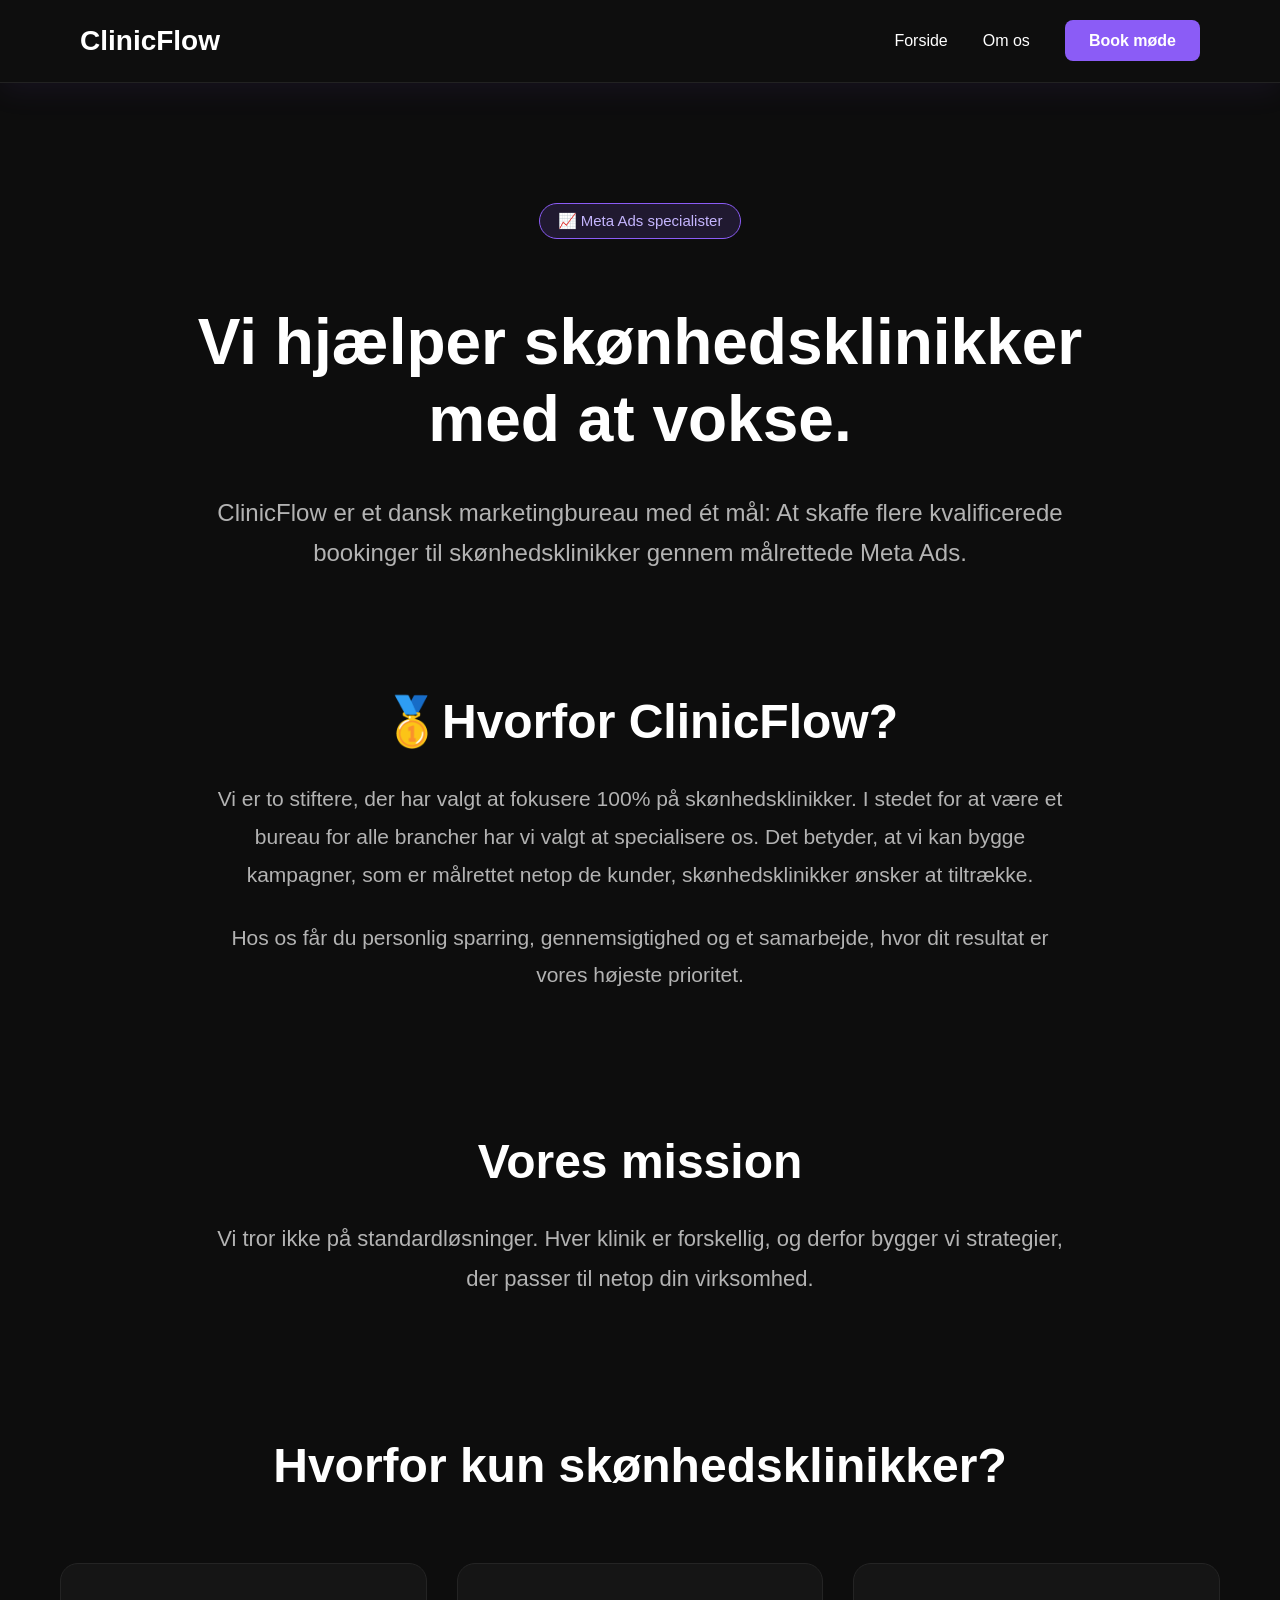
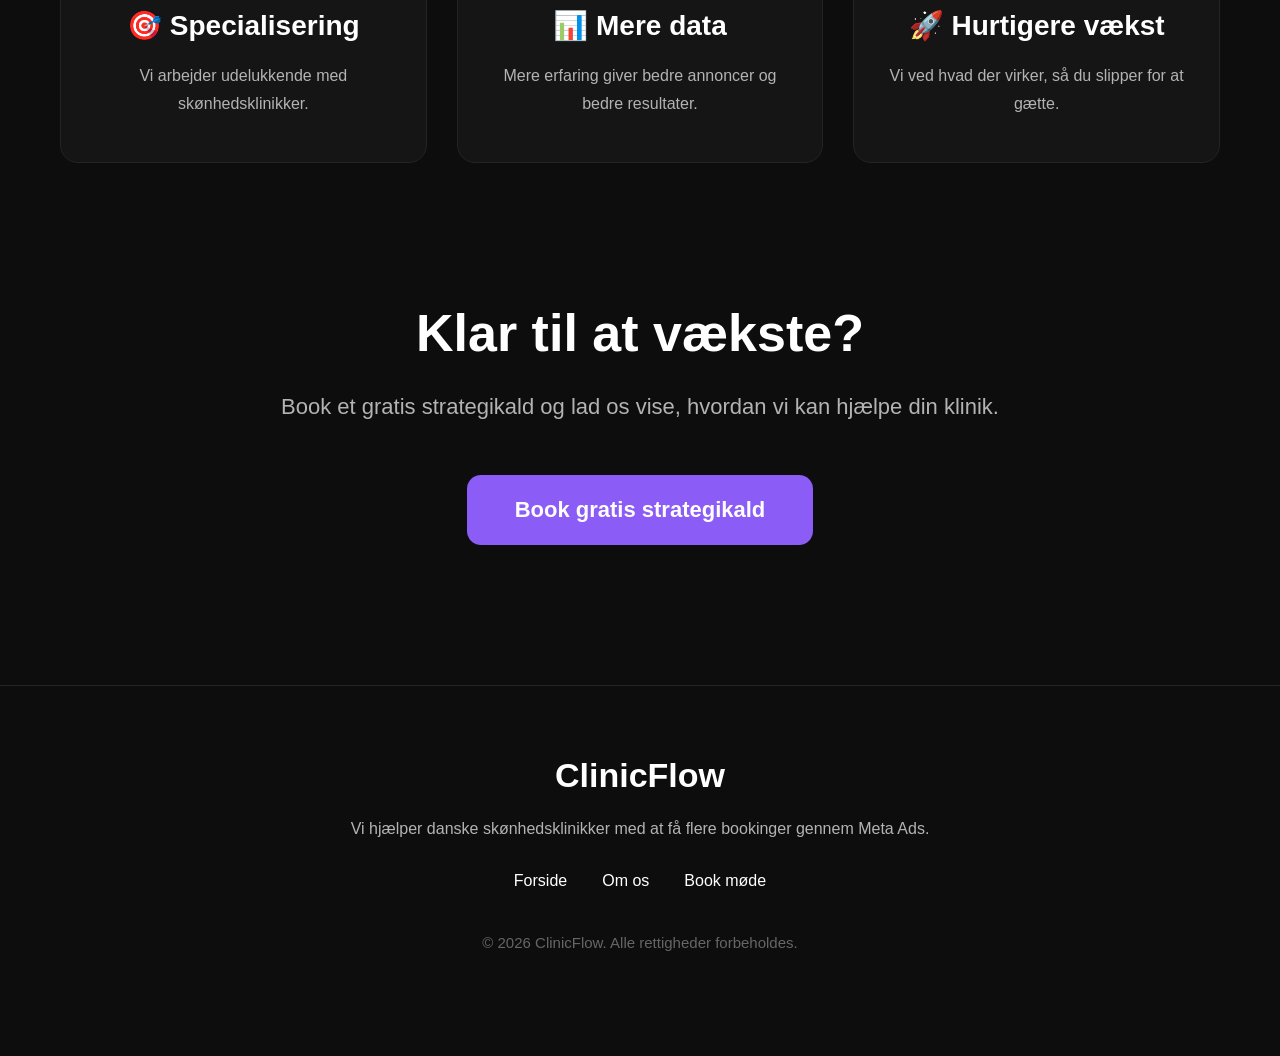
==== about.html @ 16486a9a "Tilføj hjemmeside" ====
<!DOCTYPE html>
<html lang="da">
<head>
    <meta charset="UTF-8">
    <meta name="viewport" content="width=device-width, initial-scale=1.0">
    <title>Om os | ClinicFlow</title>

    <link rel="stylesheet" href="css/style.css">
</head>

<body>

<header>

    <nav class="navbar">

        <a href="index.html" class="logo">ClinicFlow</a>

        <ul class="nav-links">
            <li><a href="index.html">Forside</a></li>
            <li><a href="about.html">Om os</a></li>
            <li><a href="book.html" class="cta-btn">Book møde</a></li>
        </ul>

    </nav>

</header>


<section class="about-hero">

    <p class="hero-tag">
        📈 Meta Ads specialister
    </p>

    <h1>Vi hjælper skønhedsklinikker med at vokse.</h1>

    <p class="about-text">
        ClinicFlow er et dansk marketingbureau med ét mål:
        At skaffe flere kvalificerede bookinger til skønhedsklinikker
        gennem målrettede Meta Ads.
    </p>

</section>
<section class="founders">

    <h2>🥇Hvorfor ClinicFlow?</h2>

    <p>
        Vi er to stiftere, der har valgt at fokusere 100% på skønhedsklinikker.
        I stedet for at være et bureau for alle brancher har vi valgt at specialisere os. Det betyder, at vi kan bygge kampagner, som er målrettet netop de kunder, skønhedsklinikker ønsker at tiltrække.
    </p>

    <p>
        Hos os får du personlig sparring, gennemsigtighed og et samarbejde, hvor dit resultat er vores højeste prioritet.
    </p>

</section>


<section class="mission">

    <h2>Vores mission</h2>

    <p>
        Vi tror ikke på standardløsninger.
        Hver klinik er forskellig, og derfor bygger vi strategier,
        der passer til netop din virksomhed.
    </p>

</section>



<section class="values">

    <h2>Hvorfor kun skønhedsklinikker?</h2>

    <div class="value-grid">

        <div class="value-card">
            <h3>🎯 Specialisering</h3>
            <p>
                Vi arbejder udelukkende med skønhedsklinikker.
            </p>
        </div>

        <div class="value-card">
            <h3>📊 Mere data</h3>
            <p>
                Mere erfaring giver bedre annoncer og bedre resultater.
            </p>
        </div>

        <div class="value-card">
            <h3>🚀 Hurtigere vækst</h3>
            <p>
                Vi ved hvad der virker, så du slipper for at gætte.
            </p>
        </div>

    </div>

</section>



<section class="cta-section">

    <h2>Klar til at vækste?</h2>

    <p>
        Book et gratis strategikald og lad os vise,
        hvordan vi kan hjælpe din klinik.
    </p>

    <a href="book.html" class="cta-large">
        Book gratis strategikald
    </a>

</section>



<footer>

    <h3>ClinicFlow</h3>

    <p>
        Vi hjælper danske skønhedsklinikker med at få flere bookinger gennem Meta Ads.
    </p>

    <div class="footer-links">
        <a href="index.html">Forside</a>
        <a href="about.html">Om os</a>
        <a href="book.html">Book møde</a>
    </div>

    <p class="copyright">
        © 2026 ClinicFlow. Alle rettigheder forbeholdes.
    </p>

</footer>

<script src="js/script.js"></script>

</body>
</html>
---- css/style.css ----
* {
    margin: 0;
    padding: 0;
    box-sizing: border-box;
}

body {
    font-family: Arial, Helvetica, sans-serif;
    background-color: #0d0d0d;
    color: white;
}

header {
    position: sticky;
    top: 0;
    z-index: 1000;
    transition: all 0.3s ease;

    background: rgba(15, 15, 15, 0.9);
    backdrop-filter: blur(12px);
    border-bottom: 1px solid #222;
    box-shadow: 0 8px 30px rgba(139, 92, 246, 0.08);
}

.navbar {
    max-width: 1200px;
    margin: 0 auto;
    padding: 25px 40px;

    display: flex;
    justify-content: space-between;
    align-items: center;
}

.logo {
    color: white;
    text-decoration: none;
    font-size: 28px;
    font-weight: bold;
}

.nav-links {
    display: flex;
    list-style: none;
    gap: 35px;
    align-items: center;
}

.nav-links a {
    color: white;
    text-decoration: none;
    transition: 0.3s;
}

.nav-links a:hover {
    color: #8b5cf6;
}

.cta-btn {
    background: #8b5cf6;
    padding: 12px 24px;
    border-radius: 8px;
    font-weight: bold;
}

.cta-btn:hover {
    background: #7c3aed;
    color: white !important;
}

/* HERO */

.hero {
    min-height: 75vh;
    display: flex;
    justify-content: center;
    align-items: center;
    text-align: center;
    padding: 0 20px;
}

.hero-content {
    max-width: 900px;
}

.hero-tag {
    display: inline-block;
    background: rgba(139,92,246,0.15);
    border: 1px solid #8b5cf6;
    color: #c4b5fd;
    padding: 8px 18px;
    border-radius: 30px;
    margin-bottom: 30px;
    font-size: 15px;
}

.hero h1 {
    font-size: 64px;
    line-height: 1.05;
    margin-bottom: 25px;
}

.hero-text {
    font-size: 24px;
    color: #b3b3b3;
    line-height: 1.7;
    margin-bottom: 40px;
}

.hero-button {
    display: inline-block;
    background: linear-gradient(135deg, #8b5cf6, #6d28d9);
    color: white;
    text-decoration: none;
    padding: 18px 42px;
    border-radius: 12px;
    font-size: 18px;
    font-weight: bold;
    transition: all 0.3s ease;
    box-shadow: 0 10px 30px rgba(139,92,246,0.35);
}

.hero-button:hover {
    transform: translateY(-3px);
    box-shadow: 0 15px 40px rgba(139,92,246,0.5);
}

.hero-button:hover {
    background: #7c3aed;
}

/* STATS */

.stats {
    max-width: 1000px;
    margin: 100px auto;
    display: flex;
    justify-content: space-between;
    gap: 30px;
    padding: 0 20px;
}

.stat-box {
    flex: 1;
    background: #151515;
    border: 1px solid #242424;
    border-radius: 16px;
    padding: 40px 20px;
    text-align: center;
    transition: 0.3s;
}

.stat-box:hover {
    transform: translateY(-8px);
    border-color: #8b5cf6;
}

.stat-box h2 {
    font-size: 48px;
    color: #8b5cf6;
    margin-bottom: 12px;
}

.stat-box p {
    color: #b3b3b3;
    font-size: 18px;
}

/* SERVICES */

.services{
    max-width:1200px;
    margin:140px auto;
    padding:0 20px;
    text-align:center;
}

.services h2{
    font-size:56px;
    margin-bottom:20px;
}

.services-subtitle{
    color:#b3b3b3;
    font-size:22px;
    max-width:700px;
    margin:0 auto 70px;
    line-height:1.6;
}

.service-grid{
    display:grid;
    grid-template-columns:repeat(3,1fr);
    gap:30px;
}

.service-card{
    background:#151515;
    border:1px solid #242424;
    border-radius:18px;
    padding:40px 30px;
    transition: transform 0.3s ease,
            border-color 0.3s ease,
            box-shadow 0.3s ease;
            overflow: hidden;
}

.service-card:hover{
    transform:translateY(-8px);
    border-color:#8b5cf6;
    box-shadow: 0 20px 40px rgba(139, 92, 246, 0.15);
}

.service-card h3{
    font-size:28px;
    margin-bottom:20px;
    letter-spacing: -0.5px;
}

.service-card p{
    color:#b3b3b3;
    line-height:1.7;
}

/* PROCESS */

.process{
    max-width:1200px;
    margin:160px auto;
    padding:0 20px;
    text-align:center;
}

.process h2{
    font-size:48px;
    margin-bottom:20px;
}

.process-subtitle{
    color:#b3b3b3;
    font-size:22px;
    max-width:700px;
    margin:0 auto 70px;
    line-height:1.6;
}

.process-grid{
    display:grid;
    grid-template-columns:repeat(3,1fr);
    gap:30px;
}

.process-card{
    background:#151515;
    border:1px solid #242424;
    border-radius:18px;
    padding:45px 35px;
    transition: transform 0.3s ease,
            border-color 0.3s ease,
            box-shadow 0.3s ease;
}

.process-card:hover{
    transform:translateY(-8px);
    border-color:#8b5cf6;
    box-shadow: 0 20px 40px rgba(139, 92, 246, 0.15);
}

.number{
    width:60px;
    height:60px;
    margin:0 auto 30px;

    border-radius:50%;
    background:#8b5cf6;

    display:flex;
    justify-content:center;
    align-items:center;

    font-size:22px;
    font-weight:bold;
}

.process-card h3{
    font-size:28px;
    margin-bottom:18px;
}

.process-card p{
    color:#b3b3b3;
    line-height:1.7;
}

/* WHY */

.why{
    max-width:1200px;
    margin:170px auto;
    padding:0 20px;
    text-align:center;
}

.why h2{
    font-size:48px;
    margin-bottom:20px;
}

.why-subtitle{
    max-width:700px;
    margin:0 auto 70px;
    color:#b3b3b3;
    font-size:22px;
    line-height:1.6;
}

.why-grid{
    display:grid;
    grid-template-columns:repeat(2,1fr);
    gap:30px;
}

.why-card{
    background:#151515;
    border:1px solid #242424;
    border-radius:18px;
    padding:45px;
    text-align:left;
    transition: transform 0.3s ease,
            border-color 0.3s ease,
            box-shadow 0.3s ease;
}

.why-card:hover{
    transform:translateY(-8px);
    border-color:#8b5cf6;
    box-shadow: 0 20px 40px rgba(139, 92, 246, 0.15);
}

.why-card h3{
    font-size:28px;
    margin-bottom:20px;
}

.why-card p{
    color:#b3b3b3;
    line-height:1.7;
}

/* CTA */

.cta-section{
    max-width:900px;
    margin:140px auto;
    text-align:center;
    padding:0 20px;
}

.cta-section h2{
    font-size:52px;
    margin-bottom:25px;
}

.cta-section p{
    color:#b3b3b3;
    font-size:22px;
    line-height:1.7;
    margin-bottom:50px;
}

.cta-large{
    display:inline-block;
    background:#8b5cf6;
    color:white;
    text-decoration:none;
    padding:22px 48px;
    border-radius:14px;
    font-size:22px;
    font-weight:bold;
    transition: transform 0.3s ease,
            border-color 0.3s ease,
            box-shadow 0.3s ease;
}

.cta-large:hover{
    background:#7c3aed;
    transform:translateY(-4px);
    box-shadow:0 18px 35px rgba(139,92,246,.35);
}

/* FOOTER */

footer{
    margin-top:140px;
    padding:70px 20px;
    border-top:1px solid #242424;
    text-align:center;
}

footer h3{
    font-size:34px;
    margin-bottom:20px;
}

footer p{
    color:#b3b3b3;
    max-width:700px;
    margin:0 auto 30px;
    line-height:1.7;
}

.footer-links{
    display:flex;
    justify-content:center;
    gap:35px;
    margin-bottom:40px;
}

.footer-links a{
    color:white;
    text-decoration:none;
}

.footer-links a:hover{
    color:#8b5cf6;
}

.copyright{
    color:#666;
    font-size:15px;
}

/* ABOUT HERO */

.about-hero{
    max-width:1000px;
    margin:120px auto;
    padding:0 20px;
    text-align:center;
}

.about-hero h1{
    font-size:64px;
    margin:35px 0;
    line-height:1.2;
}

.about-text{
    max-width:850px;
    margin:0 auto;
    color:#b3b3b3;
    font-size:24px;
    line-height:1.7;
}

.founders {
    max-width: 900px;
    margin: 120px auto;
    padding: 0 20px;
    text-align: center;
}

.founders h2 {
    font-size: 48px;
    margin-bottom: 30px;
}

.founders p {
    font-size: 21px;
    color: #b3b3b3;
    line-height: 1.8;
    margin-bottom: 25px;
}

/* MISSION */

.mission{
    max-width:900px;
    margin:140px auto;
    text-align:center;
    padding:0 20px;
}

.mission h2{
    font-size:48px;
    margin-bottom:30px;
}

.mission p{
    color:#b3b3b3;
    font-size:22px;
    line-height:1.8;
}



/* VALUES */

.values{
    max-width:1200px;
    margin:140px auto;
    padding:0 20px;
    text-align:center;
}

.values h2{
    font-size:48px;
    margin-bottom:70px;
}

.value-grid{
    display:grid;
    grid-template-columns:repeat(3,1fr);
    gap:30px;
}

.value-card{
    background:#151515;
    border:1px solid #242424;
    border-radius:18px;
    padding:45px 35px;
    transition: transform 0.3s ease,
            border-color 0.3s ease,
            box-shadow 0.3s ease;
}

.value-card:hover{
    transform:translateY(-8px);
    border-color:#8b5cf6;
}

.value-card h3{
    font-size:28px;
    margin-bottom:20px;
}

.value-card p{
    color:#b3b3b3;
    line-height:1.7;
}

.active{
    color:#8b5cf6 !important;
    font-weight:bold;
}

.scrolled {
    background: rgba(13, 13, 13, 0.9);
    backdrop-filter: blur(12px);
    border-bottom: 1px solid #242424;
    transition: all 0.3s ease;
}

/* MOBILE */

@media (max-width: 768px) {

    .navbar{
        padding:20px;
    }

    .nav-links{
    gap:12px;
}

.nav-links a{
    font-size:15px;
}

.cta-btn{
    padding:10px 16px;
    font-size:14px;
}

    .logo{
        font-size:18px;
    }

    .hero h1{
    font-size:42px;
    line-height:1.15;
}

    .hero-text{
        font-size:20px;
    }

    .stats,
    .service-grid,
    .process-grid,
    .why-grid,
    .value-grid{
        grid-template-columns:1fr;
    }

}

/* FAQ */

.faq{
    max-width:1000px;
    margin:140px auto;
    padding:0 20px;
}

.faq h2{
    text-align:center;
    font-size:48px;
    margin-bottom:70px;
}

.faq-container{
    display:flex;
    flex-direction:column;
    gap:20px;
}

.faq-item{
    background:#151515;
    border:1px solid #242424;
    border-radius:18px;
    padding:35px;
    transition: transform 0.3s ease,
            border-color 0.3s ease,
            box-shadow 0.3s ease;
}

.faq-item:hover{
    border-color:#8b5cf6;
    transform:translateY(-4px);
    box-shadow: 0 20px 40px rgba(139, 92, 246, 0.15);
}

.faq-item h3{
    font-size:24px;
    margin-bottom:15px;
}

.faq-item p{
    color:#b3b3b3;
    line-height:1.8;
    font-size:18px;
}

/* BOOKING */

.booking{
    max-width:800px;
    margin:120px auto;
    padding:0 20px;
}

.booking-content{
    background:#151515;
    border:1px solid #242424;
    border-radius:20px;
    padding:60px;
}

.booking h1{
    text-align:center;
    font-size:52px;
    margin-bottom:20px;
}

.booking p{
    text-align:center;
    color:#b3b3b3;
    font-size:20px;
    line-height:1.7;
    margin-bottom:50px;
}

.booking-form{
    display:flex;
    flex-direction:column;
    gap:20px;
}

.booking-form input,
.booking-form textarea{

    background:#0d0d0d;
    border:1px solid #2d2d2d;
    color:white;

    padding:18px;

    border-radius:12px;

    font-size:17px;

    outline:none;

    transition:.3s;

}

.booking-form input:focus,
.booking-form textarea:focus{

    border-color:#8b5cf6;

}

.booking-form button{

    background:#8b5cf6;

    color:white;

    border:none;

    padding:20px;

    border-radius:12px;

    font-size:18px;

    font-weight:bold;

    cursor:pointer;

    transition:.3s;

}

.booking-form button:hover{

    background:#7c3aed;

    transform:translateY(-3px);

}
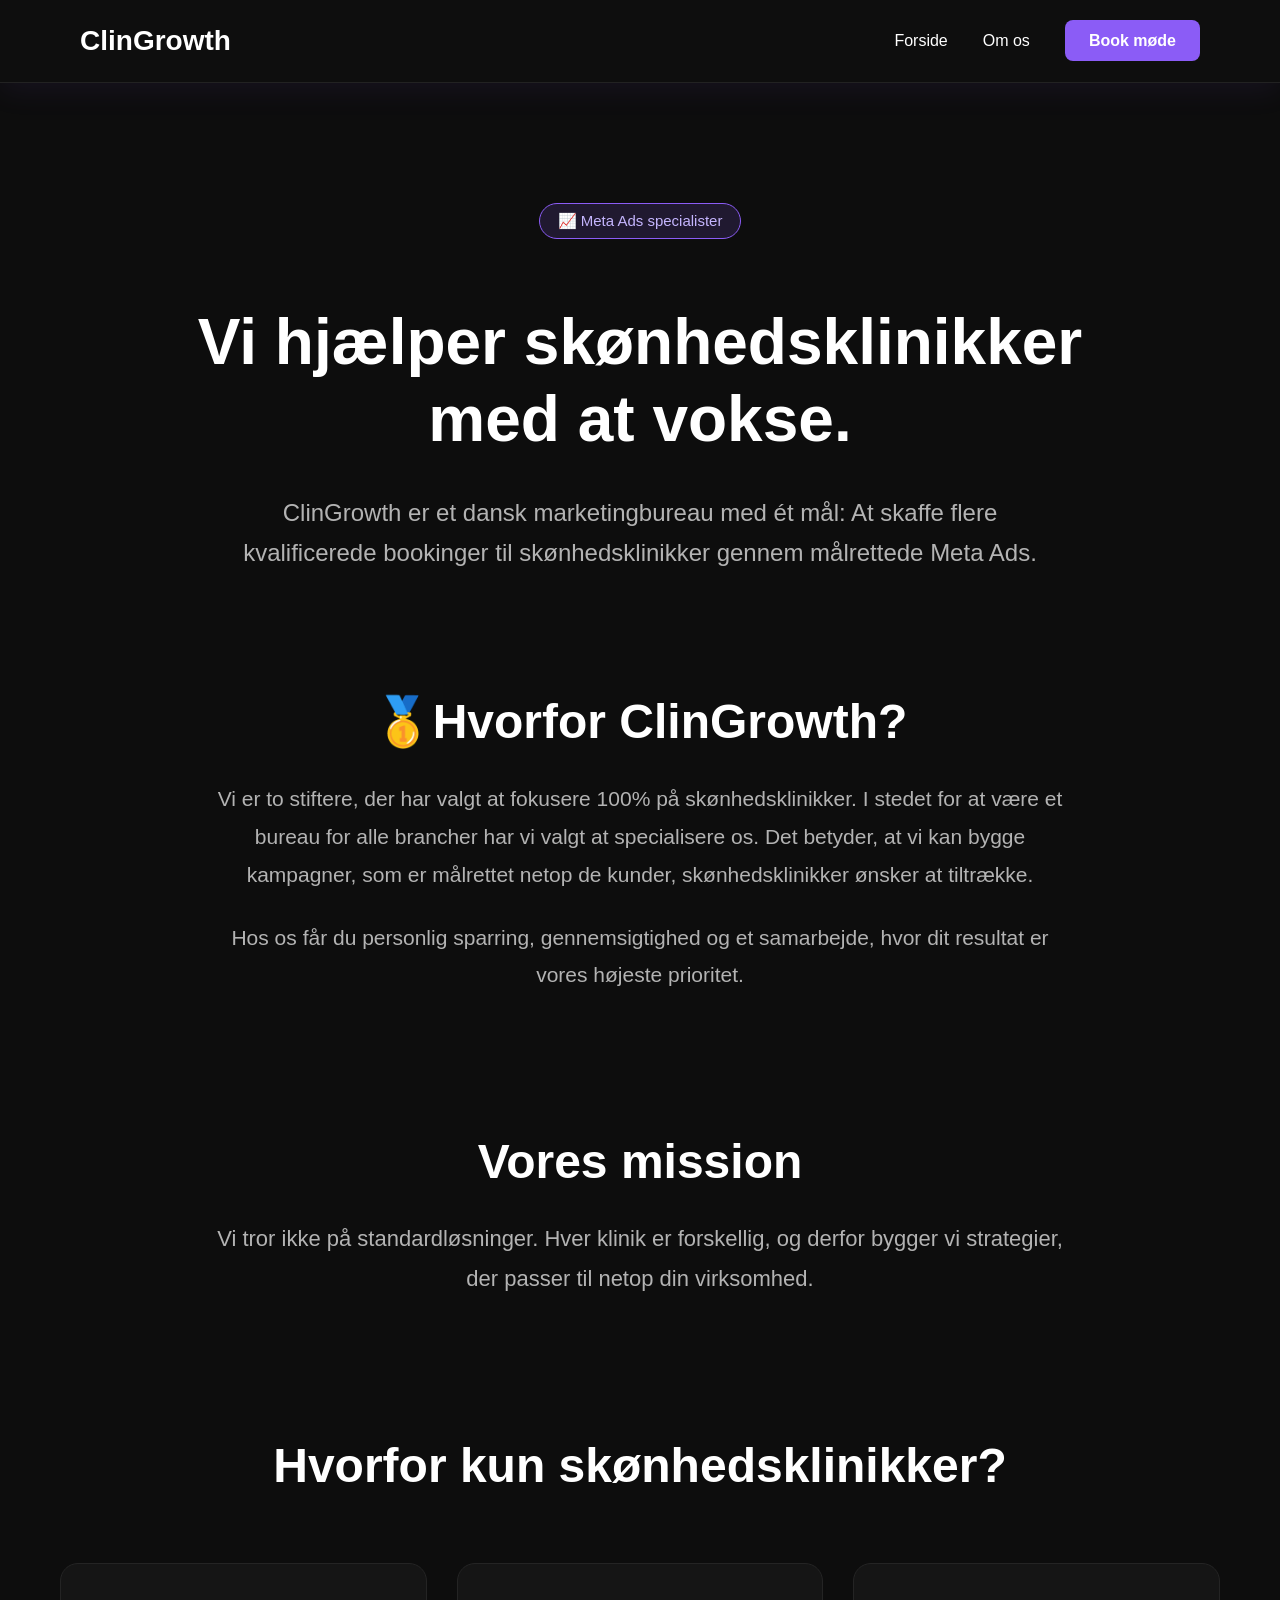
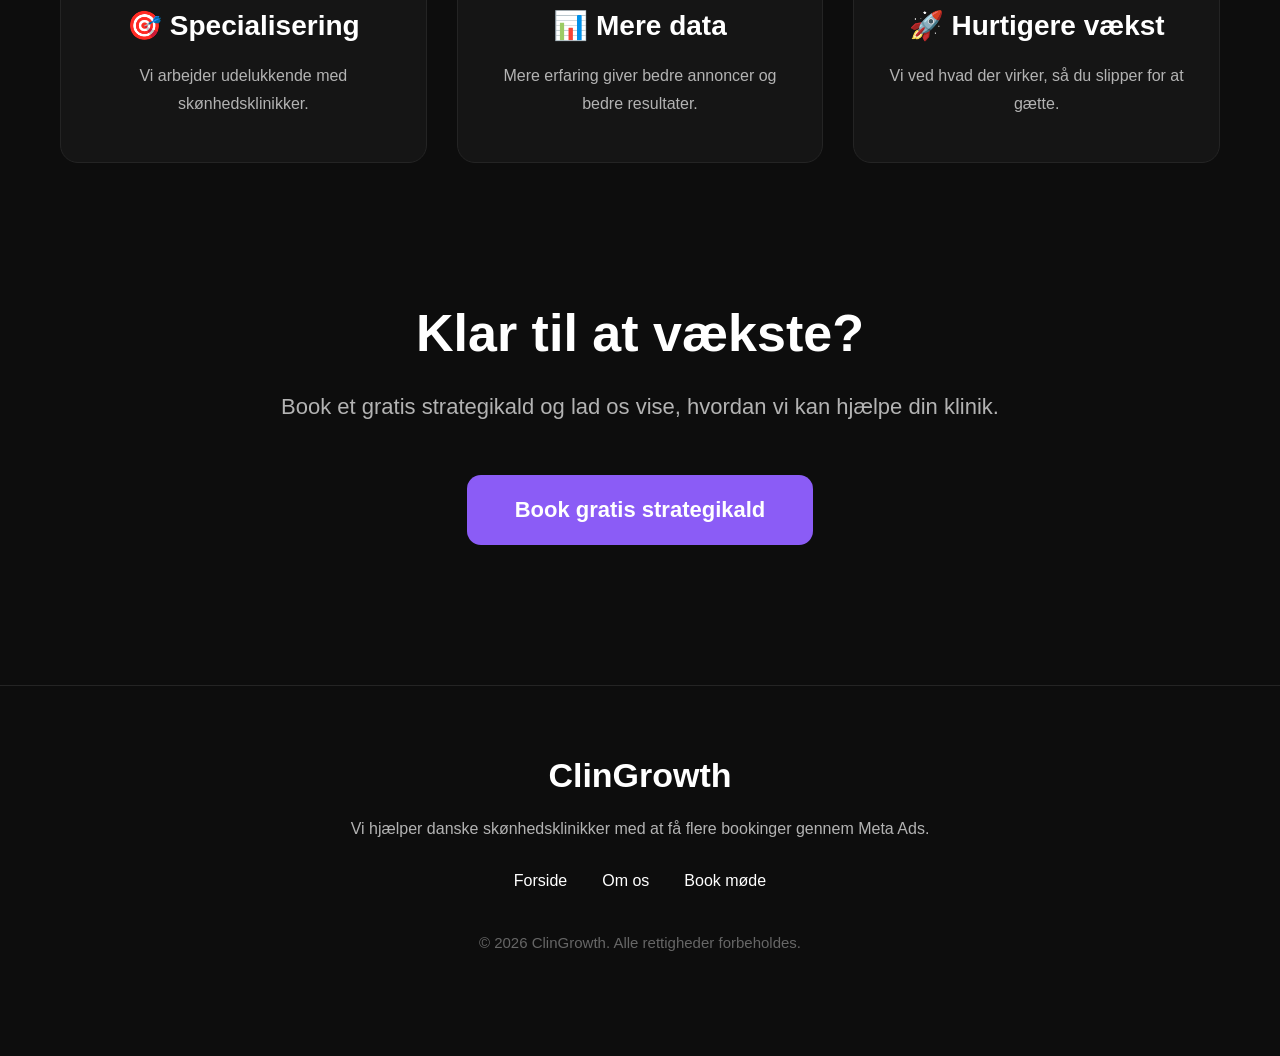
==== commit 866a4d16: "Skiftet ClinicFlow til ClinGrowth" ====
--- a/about.html
+++ b/about.html
@@ -3,7 +3,7 @@
 <head>
     <meta charset="UTF-8">
     <meta name="viewport" content="width=device-width, initial-scale=1.0">
-    <title>Om os | ClinicFlow</title>
+    <title>Om os | ClinGrowth</title>
 
     <link rel="stylesheet" href="css/style.css">
 </head>
@@ -14,7 +14,7 @@
 
     <nav class="navbar">
 
-        <a href="index.html" class="logo">ClinicFlow</a>
+        <a href="index.html" class="logo">ClinGrowth</a>
 
         <ul class="nav-links">
             <li><a href="index.html">Forside</a></li>
@@ -36,7 +36,7 @@
     <h1>Vi hjælper skønhedsklinikker med at vokse.</h1>
 
     <p class="about-text">
-        ClinicFlow er et dansk marketingbureau med ét mål:
+        ClinGrowth er et dansk marketingbureau med ét mål:
         At skaffe flere kvalificerede bookinger til skønhedsklinikker
         gennem målrettede Meta Ads.
     </p>
@@ -44,7 +44,7 @@
 </section>
 <section class="founders">
 
-    <h2>🥇Hvorfor ClinicFlow?</h2>
+    <h2>🥇Hvorfor ClinGrowth?</h2>
 
     <p>
         Vi er to stiftere, der har valgt at fokusere 100% på skønhedsklinikker.
@@ -124,7 +124,7 @@
 
 <footer>
 
-    <h3>ClinicFlow</h3>
+    <h3>ClinGrowth</h3>
 
     <p>
         Vi hjælper danske skønhedsklinikker med at få flere bookinger gennem Meta Ads.
@@ -137,7 +137,7 @@
     </div>
 
     <p class="copyright">
-        © 2026 ClinicFlow. Alle rettigheder forbeholdes.
+        © 2026 ClinGrowth. Alle rettigheder forbeholdes.
     </p>
 
 </footer>
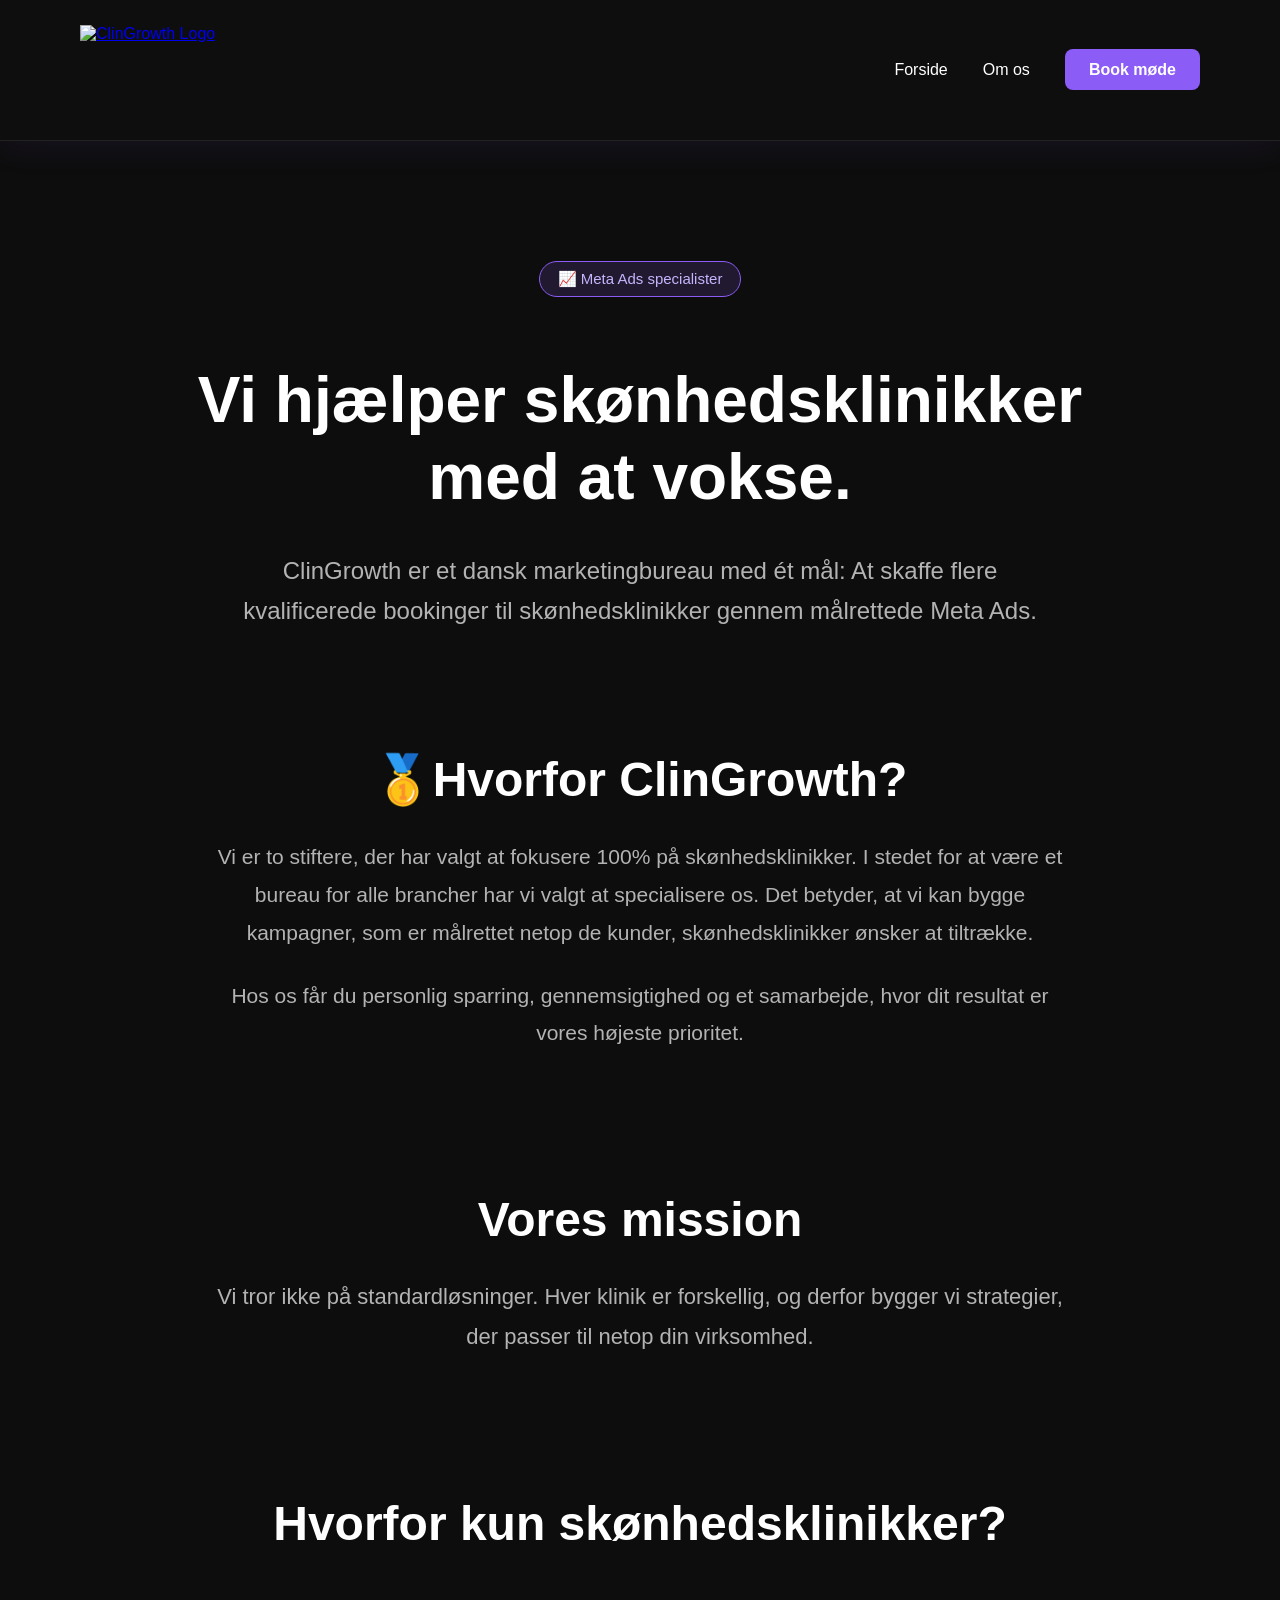
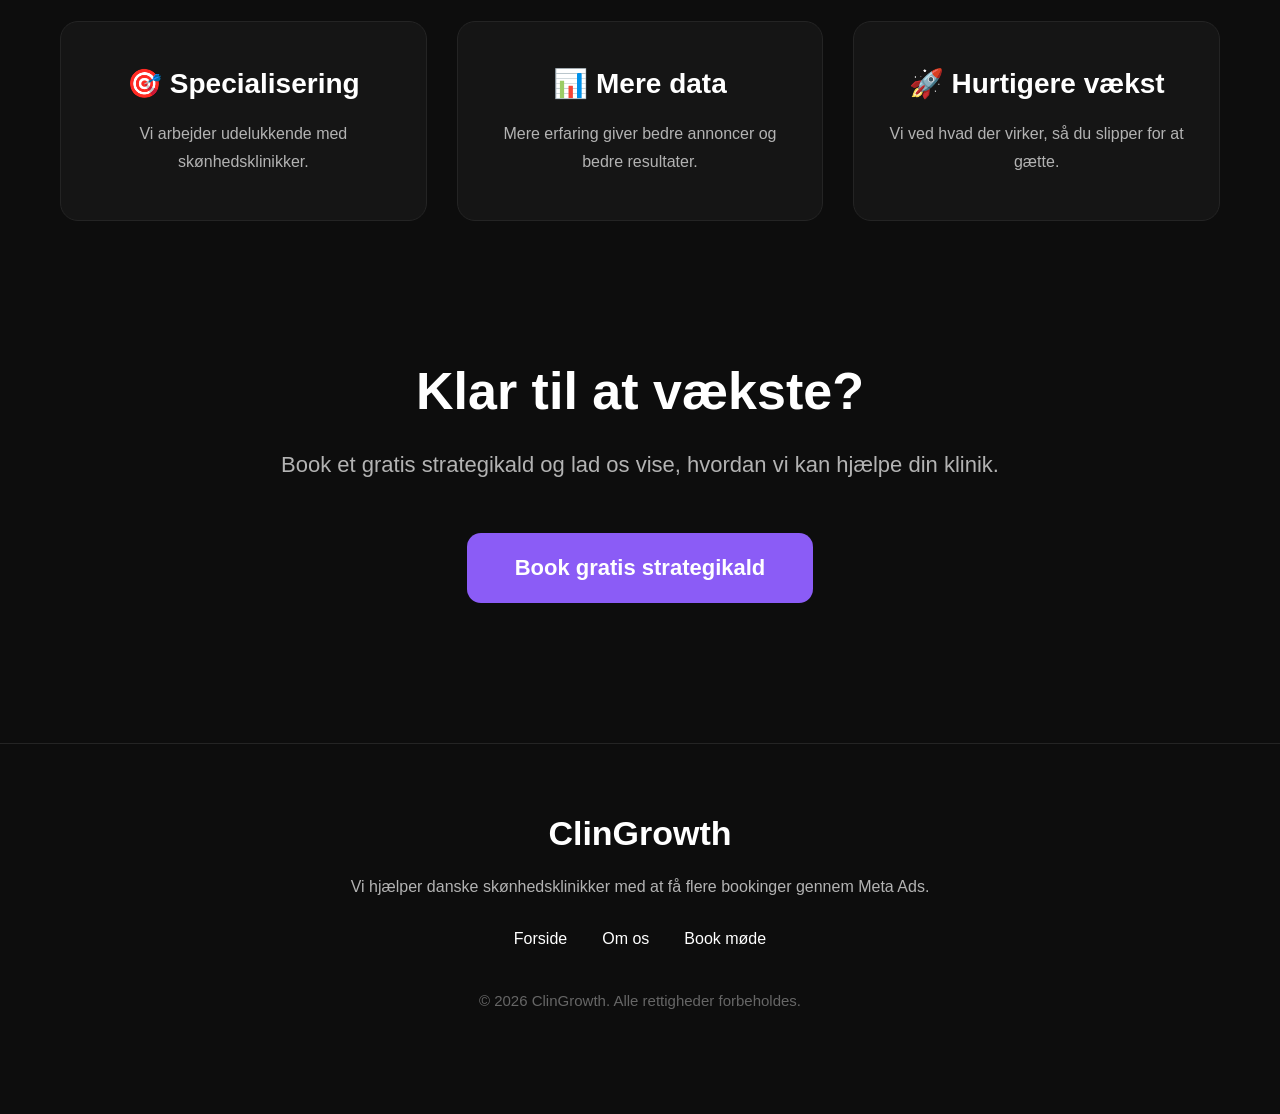
==== commit f21de3ff: "book/about logo input" ====
--- a/about.html
+++ b/about.html
@@ -14,7 +14,9 @@
 
     <nav class="navbar">
 
-        <a href="index.html" class="logo">ClinGrowth</a>
+        <a href="index.html" class="logo">
+    <img src="images/logo.png" alt="ClinGrowth Logo">
+</a>
 
         <ul class="nav-links">
             <li><a href="index.html">Forside</a></li>
--- a/css/style.css
+++ b/css/style.css
@@ -32,11 +32,10 @@
     align-items: center;
 }
 
-.logo {
-    color: white;
-    text-decoration: none;
-    font-size: 28px;
-    font-weight: bold;
+.logo img {
+    height: 90px;
+    width: auto;
+    display: block;
 }
 
 .nav-links {
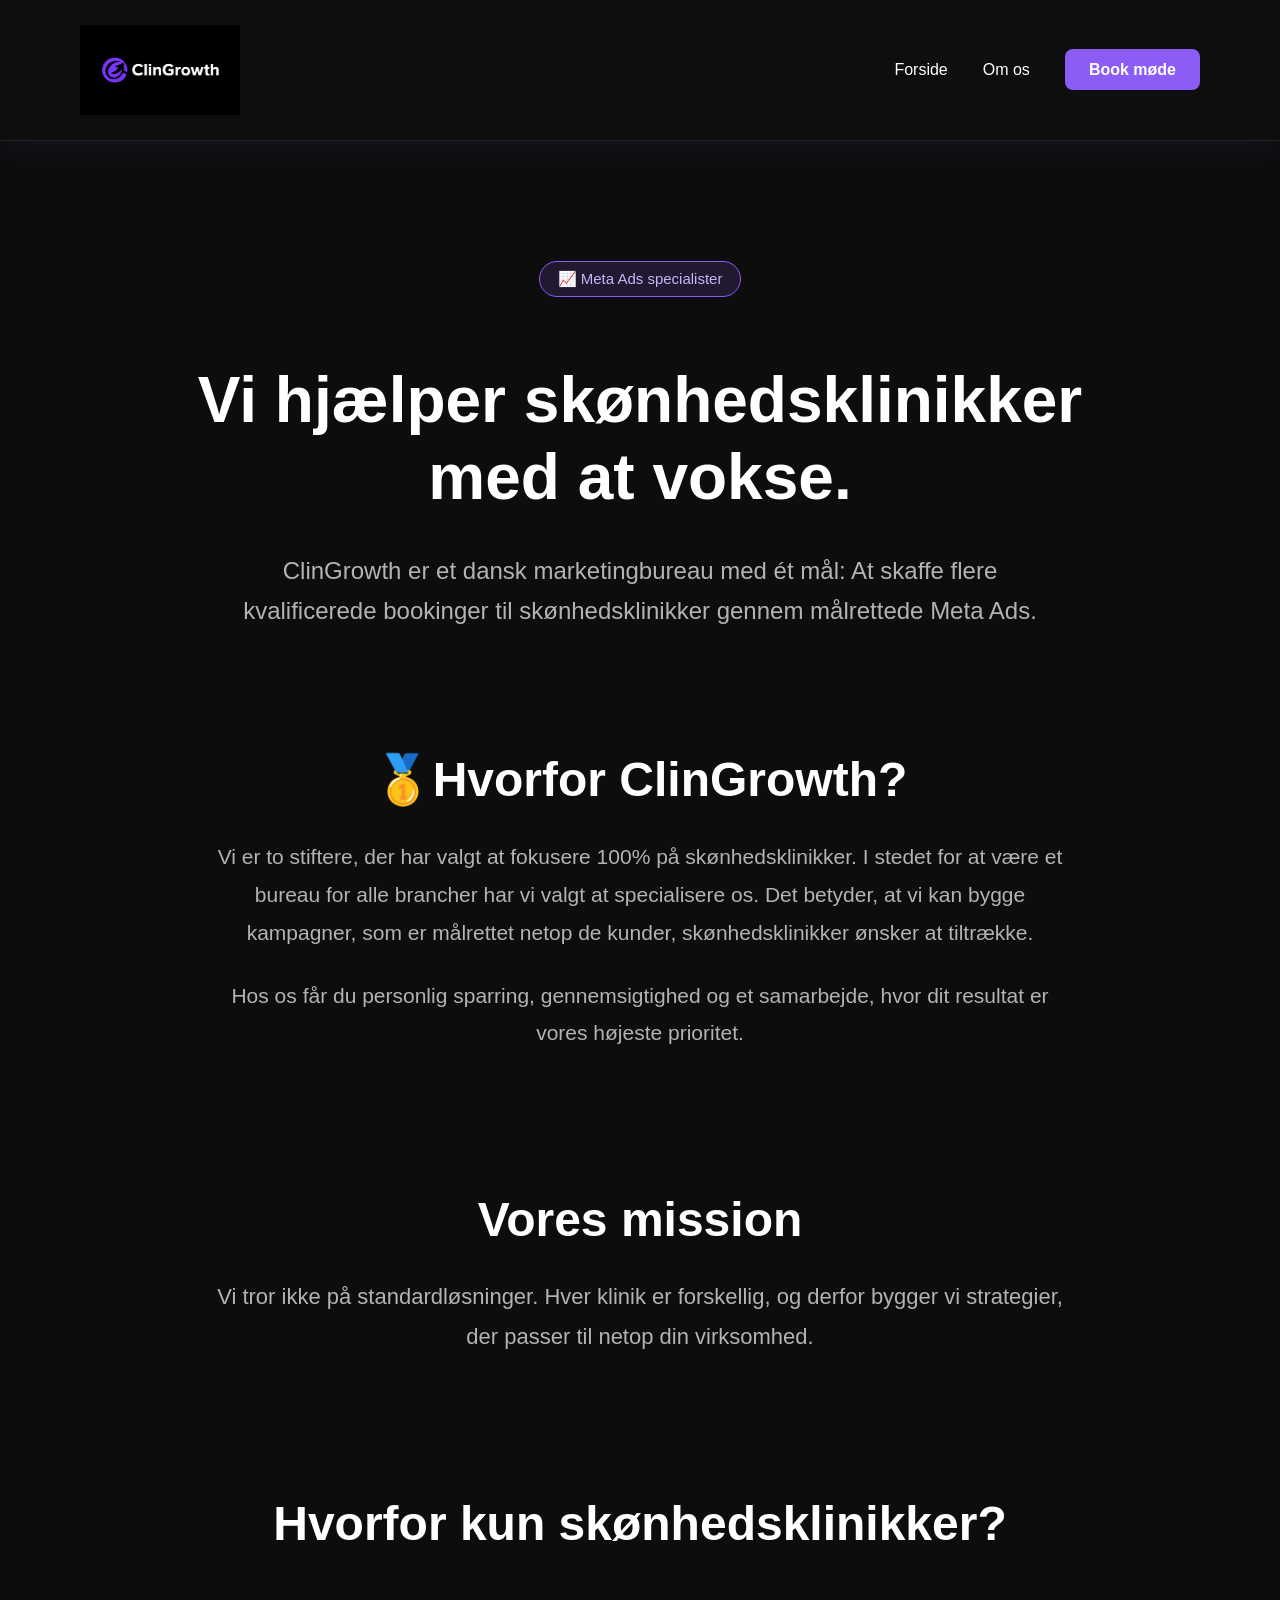
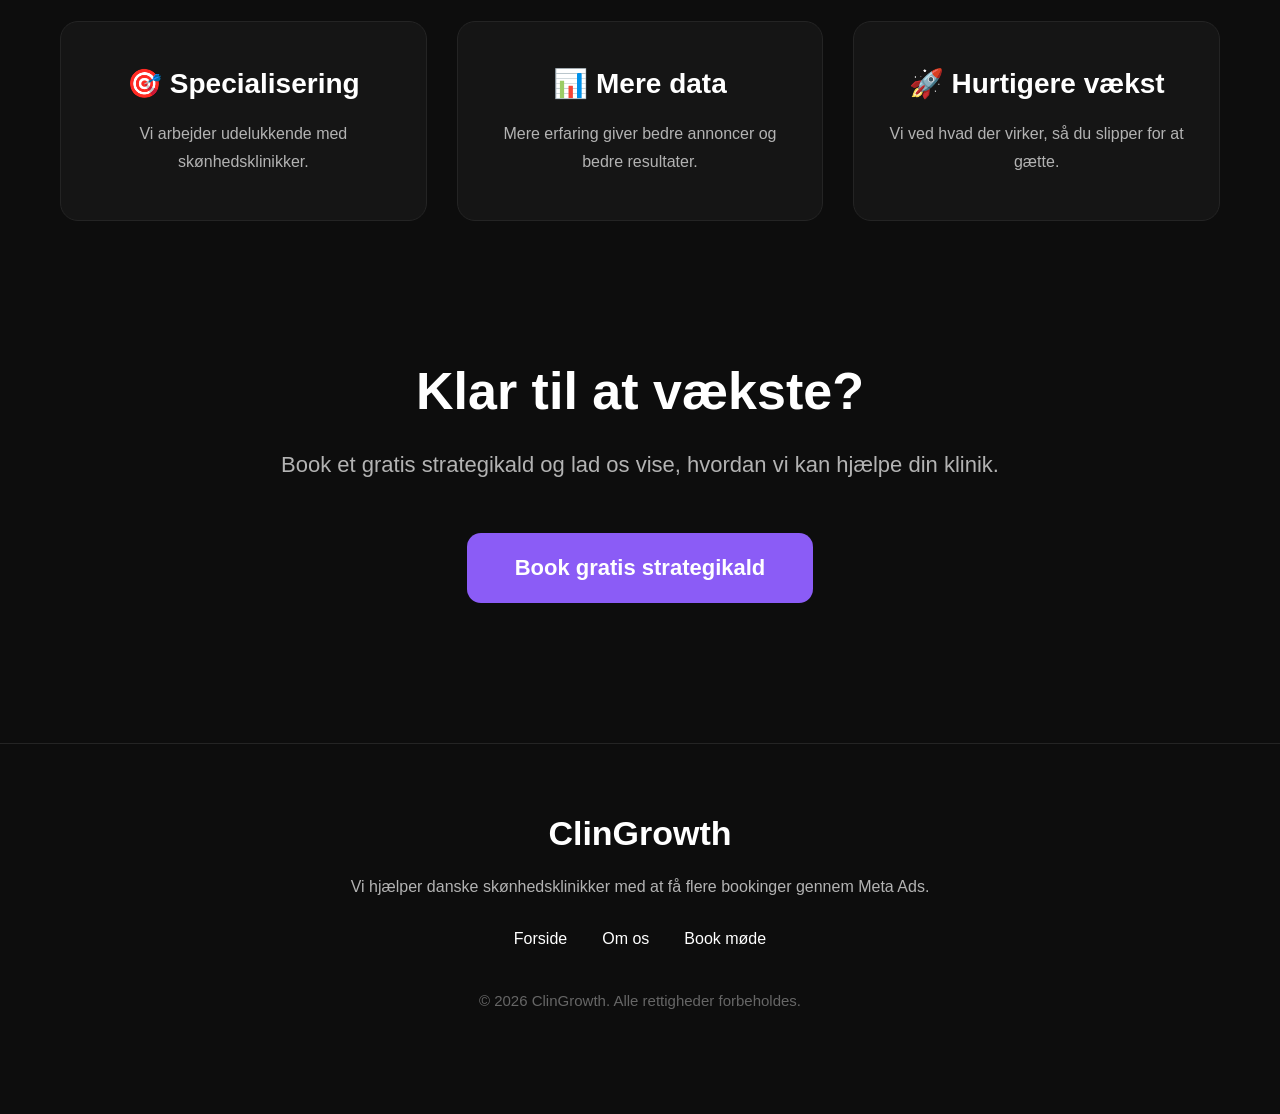
==== commit e31322e5: "confirm" ====
--- a/about.html
+++ b/about.html
@@ -15,8 +15,8 @@
     <nav class="navbar">
 
         <a href="index.html" class="logo">
-    <img src="images/logo.png" alt="ClinGrowth Logo">
-</a>
+    <img src="images/Logo.png" alt="ClinGrowth Logo">
+
 
         <ul class="nav-links">
             <li><a href="index.html">Forside</a></li>
